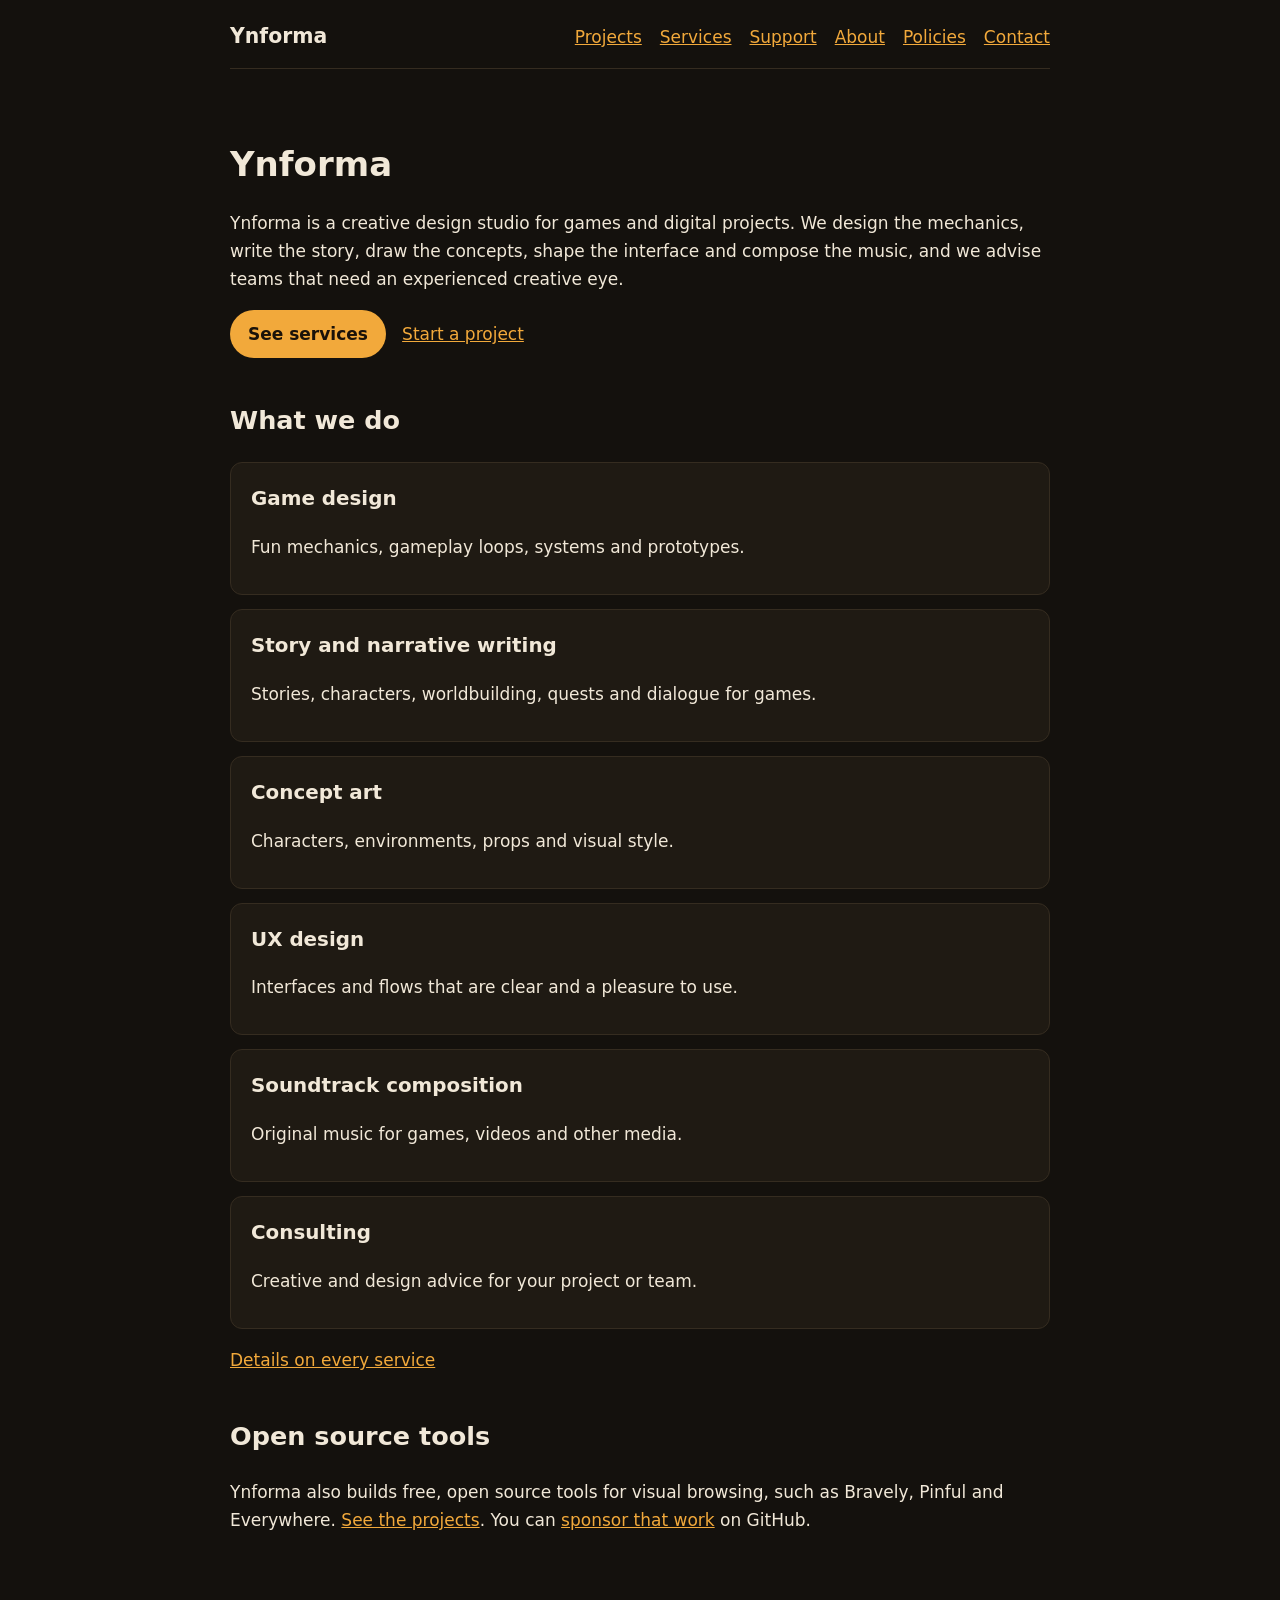
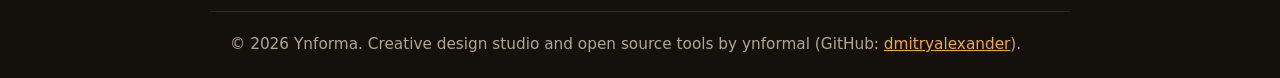
==== index.html @ 9711aba9 "Add files via upload" ====
<!doctype html><html lang="en"><head><meta charset="utf-8"><meta name="viewport" content="width=device-width,initial-scale=1"><title>Ynforma - creative design studio</title><meta name="description" content="Ynforma is a creative design studio: game design, game writing, concept art, UX design, music composition and consulting."><link rel="stylesheet" href="style.css"></head><body><header><nav><a class="brand" href="index.html">Ynforma</a><a href="projects.html">Projects</a><a href="services.html">Services</a><a href="support.html">Support</a><a href="about.html">About</a><a href="policies.html">Policies</a><a href="contact.html">Contact</a></nav></header><main>
<h1>Ynforma</h1><p>Ynforma is a creative design studio for games and digital projects. We design the mechanics, write the story, draw the concepts, shape the interface and compose the music, and we advise teams that need an experienced creative eye.</p><p><a class="btn" href="services.html">See services</a> &nbsp; <a href="contact.html">Start a project</a></p>
<h2>What we do</h2>
<div class="card"><h3>Game design</h3><p>Fun mechanics, gameplay loops, systems and prototypes.</p></div>
<div class="card"><h3>Story and narrative writing</h3><p>Stories, characters, worldbuilding, quests and dialogue for games.</p></div>
<div class="card"><h3>Concept art</h3><p>Characters, environments, props and visual style.</p></div>
<div class="card"><h3>UX design</h3><p>Interfaces and flows that are clear and a pleasure to use.</p></div>
<div class="card"><h3>Soundtrack composition</h3><p>Original music for games, videos and other media.</p></div>
<div class="card"><h3>Consulting</h3><p>Creative and design advice for your project or team.</p></div>
<p><a href="services.html">Details on every service</a></p>
<h2>Open source tools</h2><p>Ynforma also builds free, open source tools for visual browsing, such as Bravely, Pinful and Everywhere. <a href="projects.html">See the projects</a>. You can <a href="support.html">sponsor that work</a> on GitHub.</p>
</main><footer>&copy; 2026 Ynforma. Creative design studio and open source tools by ynformal (GitHub: <a href="https://github.com/dmitryalexander">dmitryalexander</a>).</footer></body></html>
---- style.css ----
:root{--bg:#14110d;--fg:#f1e8d8;--muted:#b3a68f;--amber:#f2a93b;--card:#1f1a13;--line:#352c20}
*{box-sizing:border-box}body{margin:0;background:var(--bg);color:var(--fg);font:17px/1.65 system-ui,Segoe UI,sans-serif}
a{color:var(--amber)}header,main,footer{max-width:860px;margin:0 auto;padding:20px}
nav{display:flex;gap:18px;flex-wrap:wrap;align-items:center;border-bottom:1px solid var(--line);padding-bottom:14px}
nav .brand{font-weight:700;font-size:1.2em;color:var(--fg);text-decoration:none;margin-right:auto}
h1{font-size:2em;margin:.8em 0 .3em}h2{margin-top:1.6em}
.card{background:var(--card);border:1px solid var(--line);border-radius:12px;padding:16px 20px;margin:14px 0}
.card h3{margin:.2em 0}.tag{color:var(--muted);font-size:.85em}
.btn{display:inline-block;background:var(--amber);color:#1a1209;padding:10px 18px;border-radius:999px;text-decoration:none;font-weight:600}
footer{color:var(--muted);font-size:.9em;border-top:1px solid var(--line);margin-top:40px}
img{max-width:100%;height:auto}
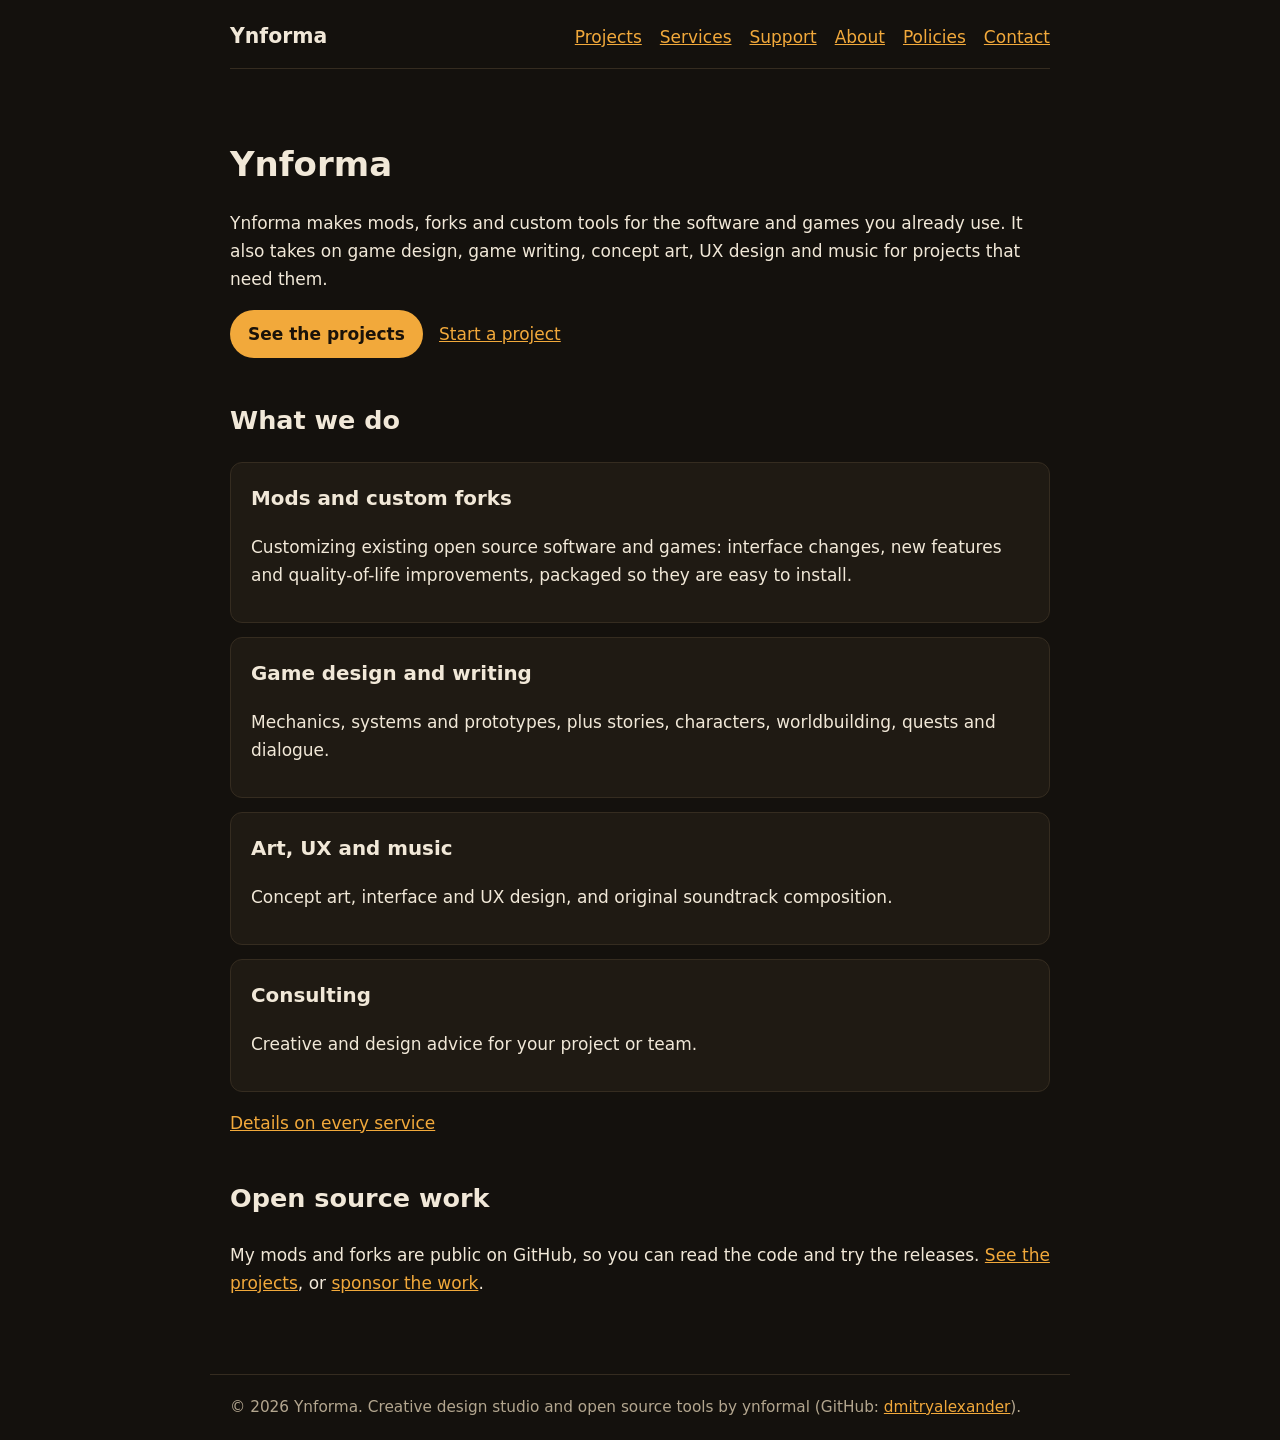
==== commit 67465225: "Add files via upload" ====
--- a/index.html
+++ b/index.html
@@ -1,12 +1,10 @@
-<!doctype html><html lang="en"><head><meta charset="utf-8"><meta name="viewport" content="width=device-width,initial-scale=1"><title>Ynforma - creative design studio</title><meta name="description" content="Ynforma is a creative design studio: game design, game writing, concept art, UX design, music composition and consulting."><link rel="stylesheet" href="style.css"></head><body><header><nav><a class="brand" href="index.html">Ynforma</a><a href="projects.html">Projects</a><a href="services.html">Services</a><a href="support.html">Support</a><a href="about.html">About</a><a href="policies.html">Policies</a><a href="contact.html">Contact</a></nav></header><main>
-<h1>Ynforma</h1><p>Ynforma is a creative design studio for games and digital projects. We design the mechanics, write the story, draw the concepts, shape the interface and compose the music, and we advise teams that need an experienced creative eye.</p><p><a class="btn" href="services.html">See services</a> &nbsp; <a href="contact.html">Start a project</a></p>
+<!doctype html><html lang="en"><head><meta charset="utf-8"><meta name="viewport" content="width=device-width,initial-scale=1"><title>Ynforma - mods, forks and custom tools</title><meta name="description" content="Ynforma makes mods, forks and custom tools, plus game design, writing, art, UX design and music."><link rel="stylesheet" href="style.css"></head><body><header><nav><a class="brand" href="index.html">Ynforma</a><a href="projects.html">Projects</a><a href="services.html">Services</a><a href="support.html">Support</a><a href="about.html">About</a><a href="policies.html">Policies</a><a href="contact.html">Contact</a></nav></header><main>
+<h1>Ynforma</h1><p>Ynforma makes mods, forks and custom tools for the software and games you already use. It also takes on game design, game writing, concept art, UX design and music for projects that need them.</p><p><a class="btn" href="projects.html">See the projects</a> &nbsp; <a href="contact.html">Start a project</a></p>
 <h2>What we do</h2>
-<div class="card"><h3>Game design</h3><p>Fun mechanics, gameplay loops, systems and prototypes.</p></div>
-<div class="card"><h3>Story and narrative writing</h3><p>Stories, characters, worldbuilding, quests and dialogue for games.</p></div>
-<div class="card"><h3>Concept art</h3><p>Characters, environments, props and visual style.</p></div>
-<div class="card"><h3>UX design</h3><p>Interfaces and flows that are clear and a pleasure to use.</p></div>
-<div class="card"><h3>Soundtrack composition</h3><p>Original music for games, videos and other media.</p></div>
+<div class="card"><h3>Mods and custom forks</h3><p>Customizing existing open source software and games: interface changes, new features and quality-of-life improvements, packaged so they are easy to install.</p></div>
+<div class="card"><h3>Game design and writing</h3><p>Mechanics, systems and prototypes, plus stories, characters, worldbuilding, quests and dialogue.</p></div>
+<div class="card"><h3>Art, UX and music</h3><p>Concept art, interface and UX design, and original soundtrack composition.</p></div>
 <div class="card"><h3>Consulting</h3><p>Creative and design advice for your project or team.</p></div>
 <p><a href="services.html">Details on every service</a></p>
-<h2>Open source tools</h2><p>Ynforma also builds free, open source tools for visual browsing, such as Bravely, Pinful and Everywhere. <a href="projects.html">See the projects</a>. You can <a href="support.html">sponsor that work</a> on GitHub.</p>
+<h2>Open source work</h2><p>My mods and forks are public on GitHub, so you can read the code and try the releases. <a href="projects.html">See the projects</a>, or <a href="support.html">sponsor the work</a>.</p>
 </main><footer>&copy; 2026 Ynforma. Creative design studio and open source tools by ynformal (GitHub: <a href="https://github.com/dmitryalexander">dmitryalexander</a>).</footer></body></html>
